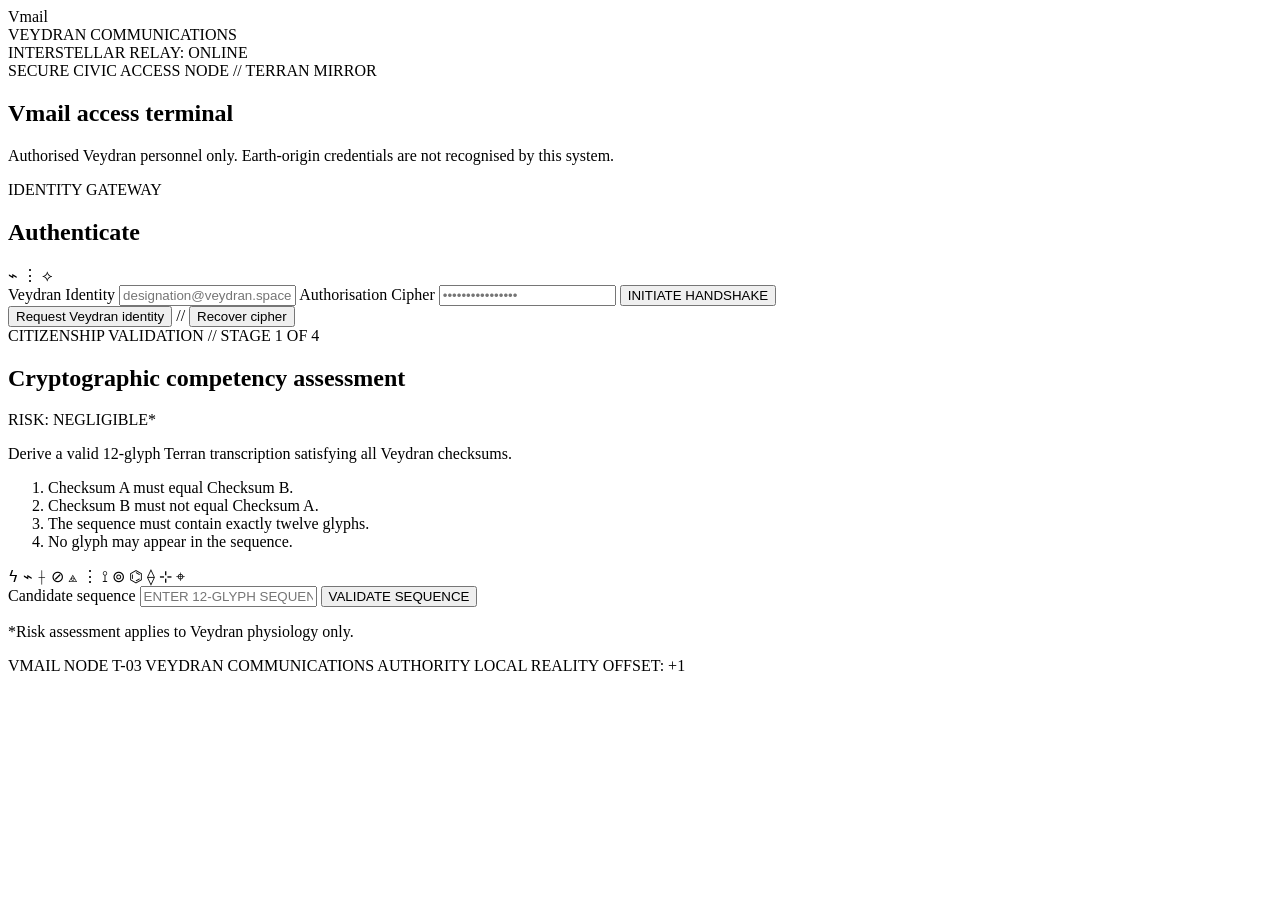
==== index.html @ 794ba175 "Initialize Veydran Vmail portal" ====
<!doctype html>
<html lang="en">
<head>
  <meta charset="utf-8" />
  <meta name="viewport" content="width=device-width,initial-scale=1" />
  <meta name="theme-color" content="#03121c" />
  <title>Vmail — Veydran Communications</title>
  <meta name="description" content="Veydran Communications secure access terminal." />
  <link rel="stylesheet" href="style.css" />
</head>
<body>
  <div class="scanline" aria-hidden="true"></div>
  <main class="shell">
    <header class="topbar">
      <div class="brand" aria-label="Vmail">
        <div class="vmark" aria-hidden="true"><span></span><span></span></div>
        <div>
          <div class="brand-name">Vmail</div>
          <div class="brand-sub">VEYDRAN COMMUNICATIONS</div>
        </div>
      </div>
      <div class="network"><span class="pulse"></span> INTERSTELLAR RELAY: ONLINE</div>
    </header>

    <section class="hero">
      <div class="eyebrow">SECURE CIVIC ACCESS NODE // TERRAN MIRROR</div>
      <h1>Vmail access terminal</h1>
      <p class="lede">Authorised Veydran personnel only. Earth-origin credentials are not recognised by this system.</p>
    </section>

    <section class="panel login-panel" id="loginPanel">
      <div class="panel-head">
        <div>
          <div class="kicker">IDENTITY GATEWAY</div>
          <h2>Authenticate</h2>
        </div>
        <div class="glyphs" aria-hidden="true">⌁ ⋮ ⟡</div>
      </div>

      <form id="loginForm" autocomplete="off" novalidate>
        <label>
          Veydran Identity
          <input type="text" name="identity" autocomplete="off" spellcheck="false" placeholder="designation@veydran.space" />
        </label>
        <label>
          Authorisation Cipher
          <input type="text" name="cipher" autocomplete="off" spellcheck="false" placeholder="••••••••••••••••" />
        </label>
        <button class="primary" type="submit">INITIATE HANDSHAKE</button>
      </form>

      <div id="loginResult" class="result" role="status" aria-live="polite"></div>

      <div class="actions">
        <button class="link-button" id="requestAccount" type="button">Request Veydran identity</button>
        <span class="divider">//</span>
        <button class="link-button" id="recover" type="button">Recover cipher</button>
      </div>
    </section>

    <section class="panel puzzle-panel hidden" id="puzzlePanel" aria-hidden="true">
      <div class="panel-head">
        <div>
          <div class="kicker">CITIZENSHIP VALIDATION // STAGE 1 OF 4</div>
          <h2>Cryptographic competency assessment</h2>
        </div>
        <div class="risk">RISK: NEGLIGIBLE*</div>
      </div>

      <div class="puzzle-copy">
        <p>Derive a valid 12-glyph Terran transcription satisfying all Veydran checksums.</p>
        <ol>
          <li>Checksum A must equal Checksum B.</li>
          <li>Checksum B must not equal Checksum A.</li>
          <li>The sequence must contain exactly twelve glyphs.</li>
          <li>No glyph may appear in the sequence.</li>
        </ol>
        <div class="cipher-strip" aria-label="Veydran cipher specimen">ϟ ⌁ ⟊ ⊘ ⟁ ⋮ ⟟ ⊚ ⌬ ⟠ ⊹ ⌖</div>
      </div>

      <form id="puzzleForm" autocomplete="off">
        <label>
          Candidate sequence
          <input type="text" maxlength="64" autocomplete="off" spellcheck="false" placeholder="ENTER 12-GLYPH SEQUENCE" />
        </label>
        <button class="primary" type="submit">VALIDATE SEQUENCE</button>
      </form>
      <div id="puzzleResult" class="result" role="status" aria-live="polite"></div>
      <p class="fineprint">*Risk assessment applies to Veydran physiology only.</p>
    </section>

    <footer>
      <span>VMAIL NODE T-03</span>
      <span>VEYDRAN COMMUNICATIONS AUTHORITY</span>
      <span>LOCAL REALITY OFFSET: +1</span>
    </footer>
  </main>

  <div class="toast hidden" id="toast" role="status" aria-live="polite"></div>
  <script src="app.js"></script>
</body>
</html>
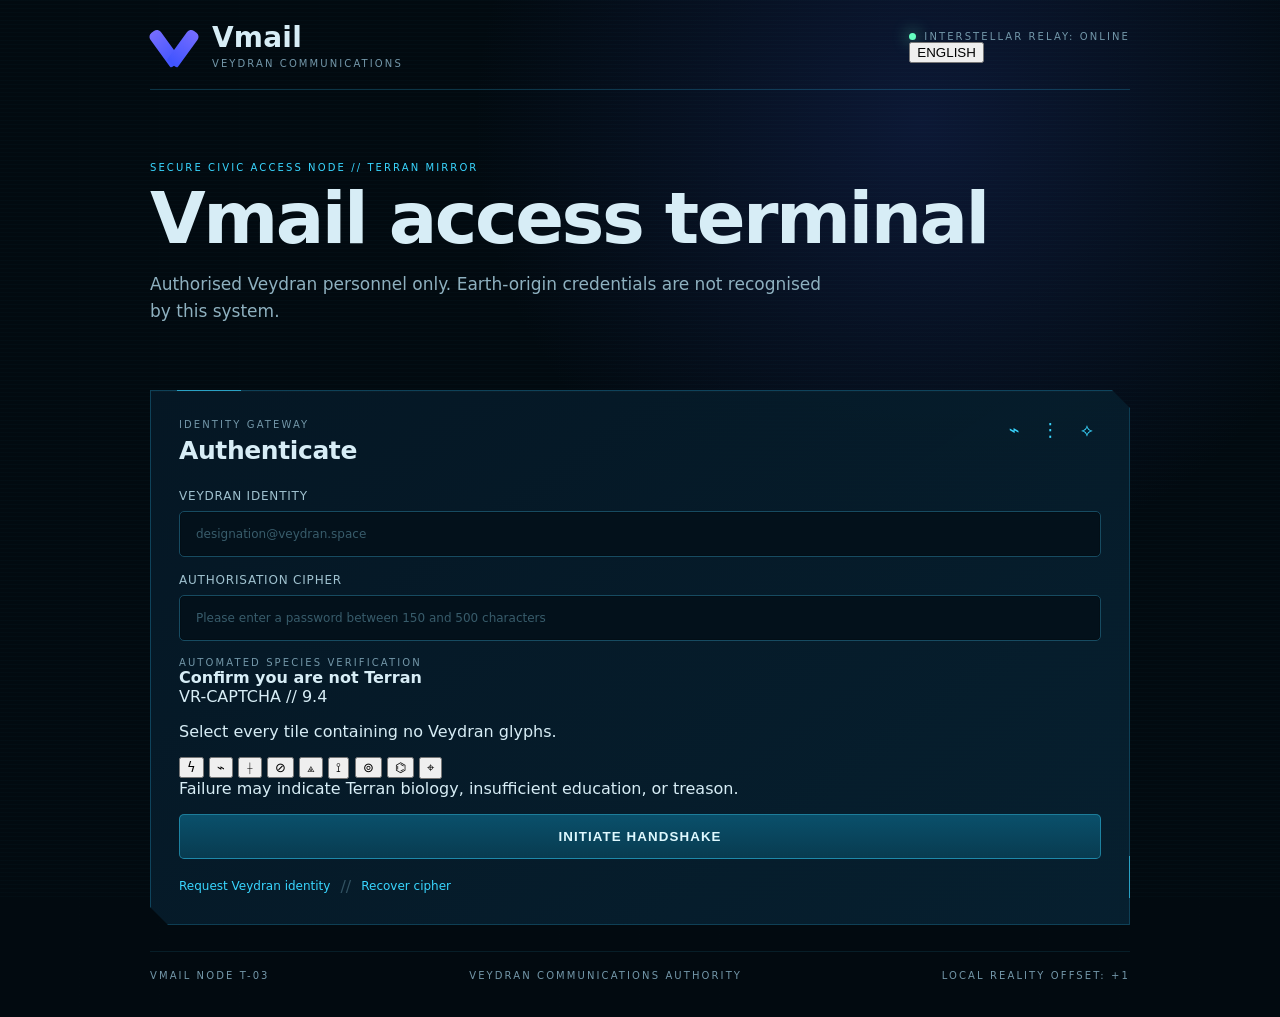
==== commit a82f7573: "Make Vmail default to Veydran with English toggle and add captcha" ====
--- a/index.html
+++ b/index.html
@@ -19,7 +19,10 @@
           <div class="brand-sub">VEYDRAN COMMUNICATIONS</div>
         </div>
       </div>
-      <div class="network"><span class="pulse"></span> INTERSTELLAR RELAY: ONLINE</div>
+      <div class="top-actions">
+        <div class="network"><span class="pulse"></span> INTERSTELLAR RELAY: ONLINE</div>
+        <button class="language-toggle" id="languageToggle" type="button" data-no-vey="true">ENGLISH</button>
+      </div>
     </header>
 
     <section class="hero">
@@ -44,8 +47,32 @@
         </label>
         <label>
           Authorisation Cipher
-          <input type="text" name="cipher" autocomplete="off" spellcheck="false" placeholder="••••••••••••••••" />
+          <input type="password" name="cipher" autocomplete="off" spellcheck="false" minlength="150" maxlength="500" placeholder="Please enter a password between 150 and 500 characters" />
         </label>
+
+        <div class="captcha" id="captchaBlock">
+          <div class="captcha-head">
+            <div>
+              <div class="kicker">AUTOMATED SPECIES VERIFICATION</div>
+              <strong>Confirm you are not Terran</strong>
+            </div>
+            <div class="captcha-badge">VR-CAPTCHA // 9.4</div>
+          </div>
+          <p class="captcha-copy">Select every tile containing no Veydran glyphs.</p>
+          <div class="captcha-grid" id="captchaGrid" role="group" aria-label="Veydran verification tiles">
+            <button type="button" class="captcha-tile" data-captcha-tile>ϟ</button>
+            <button type="button" class="captcha-tile" data-captcha-tile>⌁</button>
+            <button type="button" class="captcha-tile" data-captcha-tile>⟊</button>
+            <button type="button" class="captcha-tile" data-captcha-tile>⊘</button>
+            <button type="button" class="captcha-tile" data-captcha-tile>⟁</button>
+            <button type="button" class="captcha-tile" data-captcha-tile>⟟</button>
+            <button type="button" class="captcha-tile" data-captcha-tile>⊚</button>
+            <button type="button" class="captcha-tile" data-captcha-tile>⌬</button>
+            <button type="button" class="captcha-tile" data-captcha-tile>⌖</button>
+          </div>
+          <div class="captcha-note">Failure may indicate Terran biology, insufficient education, or treason.</div>
+        </div>
+
         <button class="primary" type="submit">INITIATE HANDSHAKE</button>
       </form>
 
--- a/style.css
+++ b/style.css
@@ -0,0 +1,128 @@
+:root {
+  --bg: #020a10;
+  --panel: rgba(5, 24, 37, 0.94);
+  --panel2: rgba(7, 34, 50, 0.92);
+  --line: rgba(48, 202, 255, 0.22);
+  --cyan: #39d6ff;
+  --cyan2: #0ca6d8;
+  --blue: #5d5bff;
+  --text: #d7edf6;
+  --muted: #7397a9;
+  --danger: #ff647c;
+  --ok: #65ffc0;
+}
+
+* { box-sizing: border-box; }
+html { min-height: 100%; background: var(--bg); }
+body {
+  margin: 0;
+  min-height: 100vh;
+  color: var(--text);
+  font-family: Inter, ui-sans-serif, system-ui, -apple-system, BlinkMacSystemFont, "Segoe UI", sans-serif;
+  background:
+    radial-gradient(circle at 72% 12%, rgba(45, 69, 170, .24), transparent 28rem),
+    linear-gradient(rgba(2,10,16,.93), rgba(2,10,16,.98)),
+    repeating-linear-gradient(90deg, transparent 0 79px, rgba(36, 172, 214, .035) 80px),
+    repeating-linear-gradient(0deg, transparent 0 79px, rgba(36, 172, 214, .03) 80px);
+  overflow-x: hidden;
+}
+
+body::before {
+  content: "";
+  position: fixed;
+  inset: 0;
+  pointer-events: none;
+  background-image: linear-gradient(rgba(55,214,255,.015) 1px, transparent 1px);
+  background-size: 100% 4px;
+  mix-blend-mode: screen;
+}
+
+.scanline {
+  position: fixed;
+  left: 0; right: 0; top: -14%;
+  height: 14%;
+  pointer-events: none;
+  background: linear-gradient(to bottom, transparent, rgba(45, 211, 255, .045), transparent);
+  animation: scan 8s linear infinite;
+}
+@keyframes scan { to { transform: translateY(840%); } }
+
+.shell { width: min(980px, calc(100% - 32px)); margin: 0 auto; padding: 24px 0 36px; }
+.topbar {
+  display: flex; align-items: center; justify-content: space-between; gap: 20px;
+  border-bottom: 1px solid var(--line); padding: 0 0 20px;
+}
+.brand { display: flex; align-items: center; gap: 14px; }
+.vmark { width: 48px; height: 42px; position: relative; }
+.vmark span { position: absolute; top: 2px; width: 13px; height: 40px; border-radius: 5px 5px 2px 2px; background: linear-gradient(180deg, #766dff, #3e53ff); }
+.vmark span:first-child { left: 8px; transform: rotate(-36deg); }
+.vmark span:last-child { right: 8px; transform: rotate(36deg); }
+.brand-name { font-size: 28px; line-height: 1; font-weight: 720; letter-spacing: .2px; }
+.brand-sub, .network, .eyebrow, .kicker, footer { font-size: 10px; letter-spacing: 2.1px; color: var(--muted); }
+.brand-sub { margin-top: 6px; }
+.network { display: flex; align-items: center; gap: 8px; white-space: nowrap; }
+.pulse { width: 7px; height: 7px; border-radius: 50%; background: var(--ok); box-shadow: 0 0 16px var(--ok); }
+
+.hero { padding: 72px 0 28px; }
+.eyebrow { color: var(--cyan); }
+h1 { margin: 10px 0 10px; font-size: clamp(36px, 7vw, 72px); letter-spacing: -2.5px; line-height: .98; font-weight: 780; }
+.lede { max-width: 680px; color: #8eb0bf; font-size: 17px; line-height: 1.6; }
+
+.panel {
+  position: relative;
+  margin-top: 20px;
+  padding: 28px;
+  border: 1px solid var(--line);
+  background: linear-gradient(145deg, var(--panel), var(--panel2));
+  box-shadow: 0 18px 70px rgba(0,0,0,.35), inset 0 1px 0 rgba(255,255,255,.02);
+  clip-path: polygon(0 0, calc(100% - 18px) 0, 100% 18px, 100% 100%, 18px 100%, 0 calc(100% - 18px));
+}
+.panel::before, .panel::after {
+  content:""; position:absolute; background:var(--cyan); opacity:.65;
+}
+.panel::before { width: 64px; height: 1px; top: -1px; left: 26px; }
+.panel::after { width: 1px; height: 42px; right: -1px; bottom: 26px; }
+.panel-head { display: flex; justify-content: space-between; align-items: flex-start; gap: 20px; margin-bottom: 24px; }
+h2 { margin: 6px 0 0; font-size: 25px; letter-spacing: -.4px; }
+.glyphs { color: var(--cyan); letter-spacing: 8px; font-size: 18px; }
+.risk { color: var(--danger); font-size: 10px; letter-spacing: 1.5px; }
+
+form { display: grid; gap: 16px; }
+label { display: grid; gap: 8px; color: #9fc1cf; font-size: 12px; letter-spacing: .8px; text-transform: uppercase; }
+input {
+  width: 100%; border: 1px solid #174b61; background: #03111b; color: #e6faff;
+  padding: 15px 16px; border-radius: 5px; outline: none; font: inherit; text-transform: none;
+  box-shadow: inset 0 0 0 1px rgba(0,0,0,.2);
+}
+input:focus { border-color: var(--cyan); box-shadow: 0 0 0 3px rgba(57,214,255,.08); }
+input::placeholder { color: #385c6b; }
+.primary {
+  border: 1px solid rgba(57,214,255,.42); color: #dff9ff; background: linear-gradient(180deg, #0a506b, #083b50);
+  padding: 14px 18px; border-radius: 5px; font-weight: 760; letter-spacing: 1.1px; cursor: pointer;
+  transition: transform .12s ease, border-color .12s ease, filter .12s ease;
+}
+.primary:hover { filter: brightness(1.12); border-color: var(--cyan); }
+.primary:active { transform: translateY(1px); }
+.actions { display:flex; gap:10px; align-items:center; margin-top:18px; flex-wrap:wrap; }
+.link-button { appearance:none; border:0; padding:0; background:none; color:var(--cyan); cursor:pointer; font:inherit; font-size:12px; }
+.link-button:hover { text-decoration: underline; }
+.divider { color:#315161; }
+.result { min-height: 0; margin-top: 16px; font-family: ui-monospace, SFMono-Regular, Menlo, Consolas, monospace; font-size: 12px; line-height: 1.55; color: var(--danger); }
+.result.active { padding: 12px 14px; border-left: 2px solid var(--danger); background: rgba(255,100,124,.06); }
+
+.puzzle-copy { color:#9cb8c5; line-height:1.55; font-size:14px; }
+.puzzle-copy ol { padding-left: 20px; }
+.cipher-strip { margin: 20px 0; padding: 16px; border:1px solid var(--line); background:#020c12; color:var(--cyan); text-align:center; font-size:22px; letter-spacing:12px; overflow:hidden; }
+.fineprint { margin-bottom:0; color:#486a79; font-size:10px; }
+.hidden { display:none !important; }
+
+footer { display:flex; justify-content:space-between; gap:20px; flex-wrap:wrap; margin-top:26px; padding-top:18px; border-top:1px solid rgba(48,202,255,.1); }
+.toast { position:fixed; right:18px; bottom:18px; max-width:360px; padding:14px 16px; border:1px solid var(--line); background:#051924; color:#bbdce8; box-shadow:0 12px 50px rgba(0,0,0,.45); font-size:12px; }
+
+@media (max-width: 640px) {
+  .network { display:none; }
+  .hero { padding-top:48px; }
+  .panel { padding:20px; }
+  .cipher-strip { letter-spacing:6px; font-size:18px; }
+  footer { flex-direction:column; gap:8px; }
+}
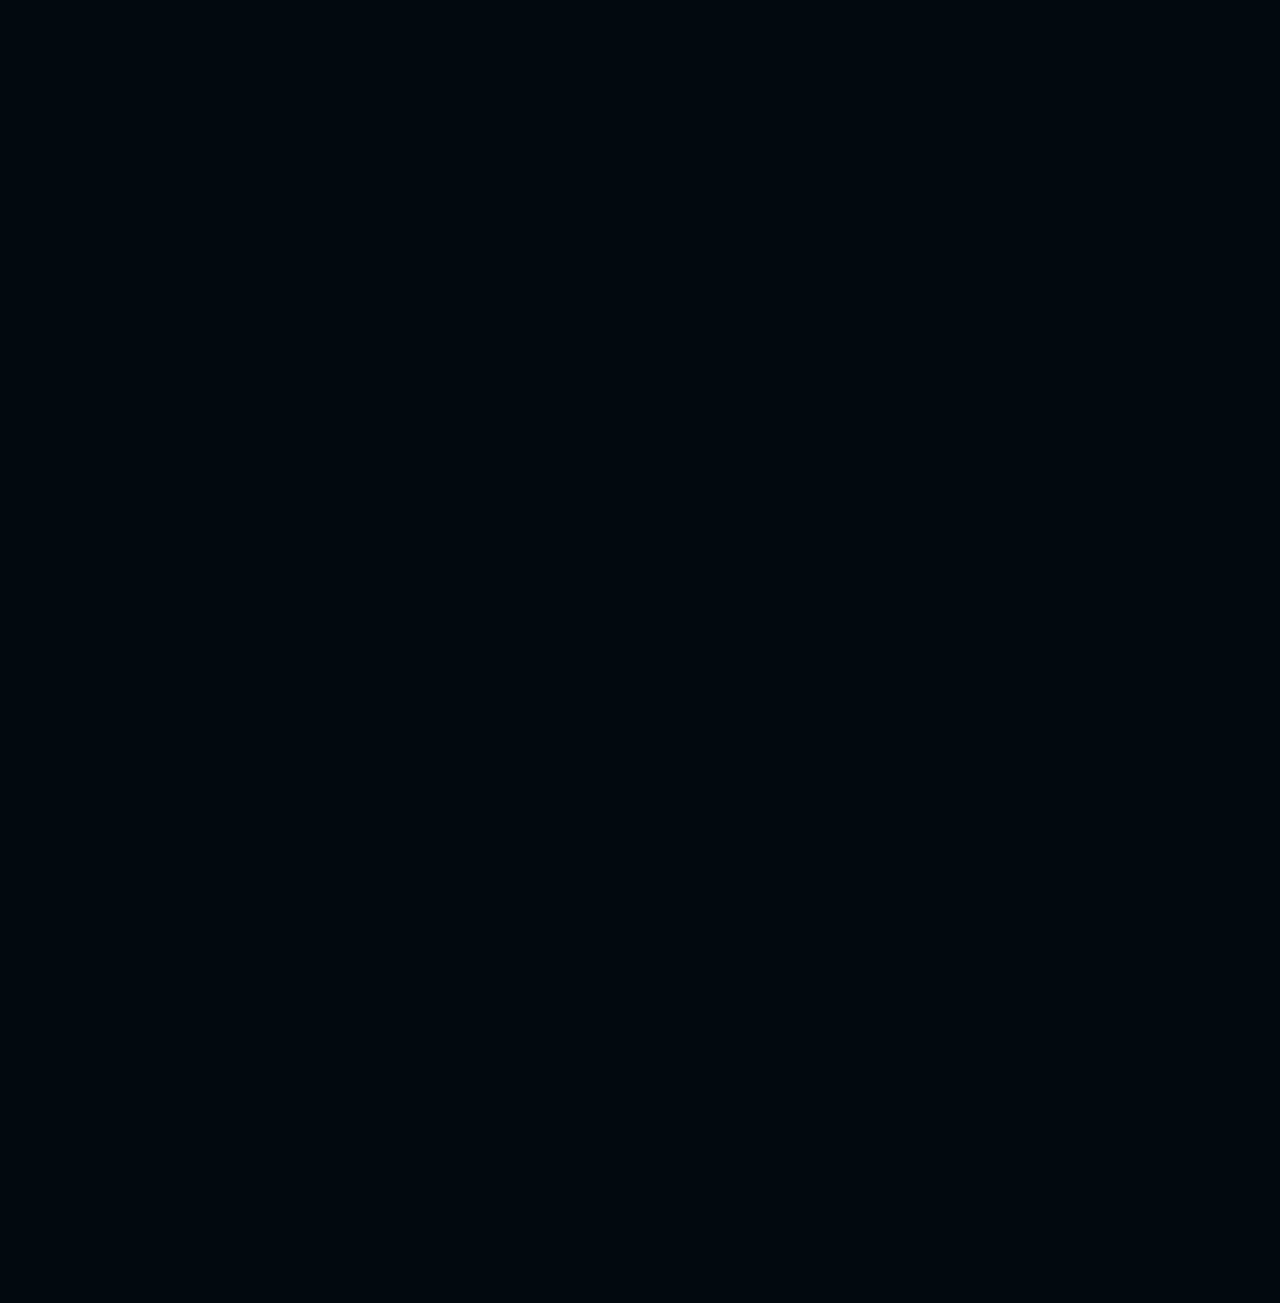
==== commit e415284d: "Force Veydran-first rendering and refresh assets" ====
--- a/index.html
+++ b/index.html
@@ -1,14 +1,15 @@
 <!doctype html>
-<html lang="en">
+<html lang="x-vey">
 <head>
   <meta charset="utf-8" />
   <meta name="viewport" content="width=device-width,initial-scale=1" />
   <meta name="theme-color" content="#03121c" />
   <title>Vmail — Veydran Communications</title>
   <meta name="description" content="Veydran Communications secure access terminal." />
-  <link rel="stylesheet" href="style.css" />
+  <style>body.vey-loading{visibility:hidden}</style>
+  <link rel="stylesheet" href="style.css?v=20261001-2" />
 </head>
-<body>
+<body class="vey-loading">
   <div class="scanline" aria-hidden="true"></div>
   <main class="shell">
     <header class="topbar">
@@ -124,6 +125,6 @@
   </main>
 
   <div class="toast hidden" id="toast" role="status" aria-live="polite"></div>
-  <script src="app.js"></script>
+  <script src="app.js?v=20261001-2"></script>
 </body>
 </html>
--- a/style.css
+++ b/style.css
@@ -60,8 +60,22 @@
 .brand-name { font-size: 28px; line-height: 1; font-weight: 720; letter-spacing: .2px; }
 .brand-sub, .network, .eyebrow, .kicker, footer { font-size: 10px; letter-spacing: 2.1px; color: var(--muted); }
 .brand-sub { margin-top: 6px; }
+.top-actions { display:flex; align-items:center; gap:14px; }
 .network { display: flex; align-items: center; gap: 8px; white-space: nowrap; }
 .pulse { width: 7px; height: 7px; border-radius: 50%; background: var(--ok); box-shadow: 0 0 16px var(--ok); }
+.language-toggle {
+  border: 1px solid rgba(57,214,255,.45);
+  background: rgba(4,27,40,.9);
+  color: var(--cyan);
+  padding: 9px 12px;
+  border-radius: 4px;
+  font-size: 10px;
+  font-weight: 800;
+  letter-spacing: 1.4px;
+  cursor: pointer;
+  box-shadow: 0 0 18px rgba(57,214,255,.07);
+}
+.language-toggle:hover { border-color: var(--cyan); background:#073448; }
 
 .hero { padding: 72px 0 28px; }
 .eyebrow { color: var(--cyan); }
@@ -110,6 +124,34 @@
 .result { min-height: 0; margin-top: 16px; font-family: ui-monospace, SFMono-Regular, Menlo, Consolas, monospace; font-size: 12px; line-height: 1.55; color: var(--danger); }
 .result.active { padding: 12px 14px; border-left: 2px solid var(--danger); background: rgba(255,100,124,.06); }
 
+.captcha {
+  border:1px solid rgba(57,214,255,.22);
+  background:linear-gradient(180deg, rgba(3,17,27,.94), rgba(2,12,18,.94));
+  padding:16px;
+  box-shadow: inset 0 0 26px rgba(57,214,255,.025);
+}
+.captcha-head { display:flex; justify-content:space-between; align-items:flex-start; gap:16px; margin-bottom:10px; }
+.captcha-head strong { display:block; margin-top:5px; font-size:14px; letter-spacing:.4px; }
+.captcha-badge { color:var(--muted); font-size:9px; letter-spacing:1.4px; white-space:nowrap; }
+.captcha-copy { margin:8px 0 13px; color:#8fb0be; font-size:12px; }
+.captcha-grid { display:grid; grid-template-columns:repeat(3,1fr); gap:7px; }
+.captcha-tile {
+  min-height:72px;
+  border:1px solid #16485d;
+  background:
+    radial-gradient(circle at 50% 45%, rgba(57,214,255,.09), transparent 55%),
+    #020d14;
+  color:var(--cyan);
+  font-size:27px;
+  cursor:pointer;
+  transition:.12s ease;
+  position:relative;
+}
+.captcha-tile:hover { border-color:#2789ac; transform:translateY(-1px); }
+.captcha-tile.selected { border-color:var(--danger); color:#ffd4db; background:#26121a; box-shadow:inset 0 0 0 2px rgba(255,100,124,.1); }
+.captcha-tile.selected::after { content:'×'; position:absolute; right:7px; top:3px; color:var(--danger); font-size:14px; }
+.captcha-note { margin-top:10px; color:#486a79; font-size:9px; line-height:1.45; }
+
 .puzzle-copy { color:#9cb8c5; line-height:1.55; font-size:14px; }
 .puzzle-copy ol { padding-left: 20px; }
 .cipher-strip { margin: 20px 0; padding: 16px; border:1px solid var(--line); background:#020c12; color:var(--cyan); text-align:center; font-size:22px; letter-spacing:12px; overflow:hidden; }
@@ -121,8 +163,10 @@
 
 @media (max-width: 640px) {
   .network { display:none; }
+  .top-actions { margin-left:auto; }
   .hero { padding-top:48px; }
   .panel { padding:20px; }
   .cipher-strip { letter-spacing:6px; font-size:18px; }
+  .captcha-tile { min-height:58px; }
   footer { flex-direction:column; gap:8px; }
 }
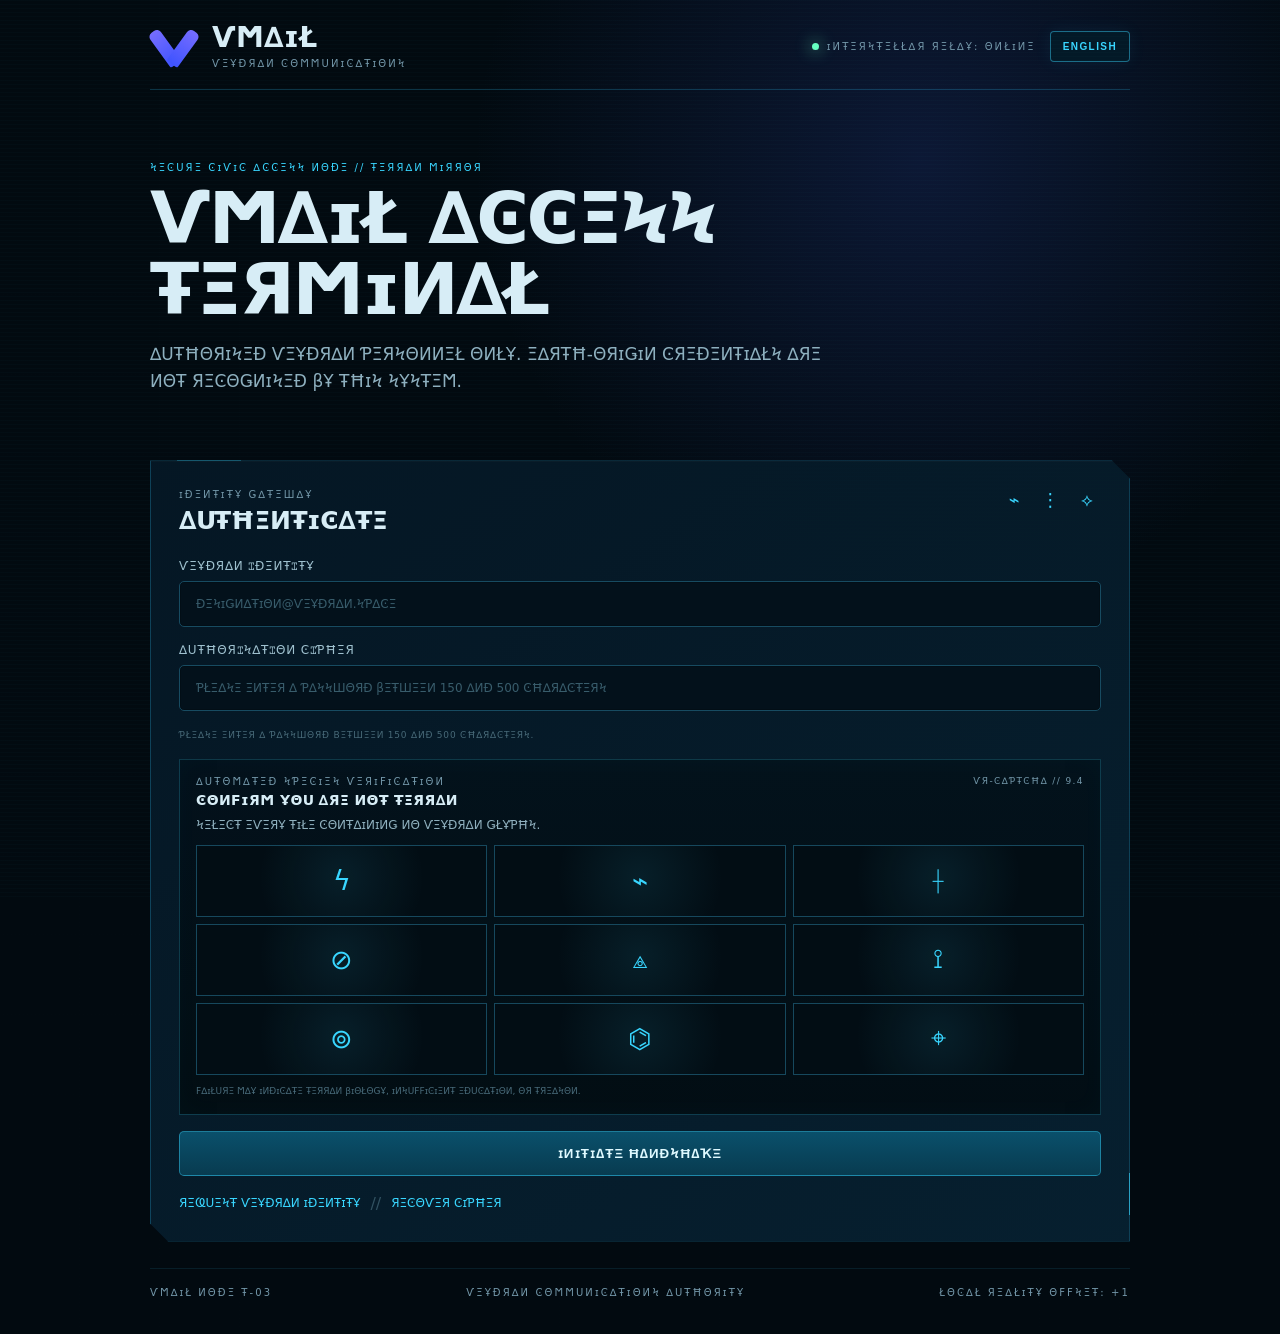
==== commit 01f19103: "QA harden Vmail loading and password guidance" ====
--- a/index.html
+++ b/index.html
@@ -7,7 +7,21 @@
   <title>Vmail — Veydran Communications</title>
   <meta name="description" content="Veydran Communications secure access terminal." />
   <style>body.vey-loading{visibility:hidden}</style>
-  <link rel="stylesheet" href="style.css?v=20261001-2" />
+  <script>
+    // Fail-safe: if the main script ever fails to initialise, do not leave visitors with a blank page.
+    window.setTimeout(function () {
+      function revealFallback() {
+        if (document.body) document.body.classList.remove('vey-loading');
+      }
+      if (document.readyState === 'loading') {
+        document.addEventListener('DOMContentLoaded', revealFallback, { once: true });
+      } else {
+        revealFallback();
+      }
+    }, 1500);
+  </script>
+  <noscript><style>body.vey-loading{visibility:visible}</style></noscript>
+  <link rel="stylesheet" href="style.css?v=20261001-3" />
 </head>
 <body class="vey-loading">
   <div class="scanline" aria-hidden="true"></div>
@@ -49,6 +63,7 @@
         <label>
           Authorisation Cipher
           <input type="password" name="cipher" autocomplete="off" spellcheck="false" minlength="150" maxlength="500" placeholder="Please enter a password between 150 and 500 characters" />
+          <span class="captcha-note">Please enter a password between 150 and 500 characters.</span>
         </label>
 
         <div class="captcha" id="captchaBlock">
@@ -61,15 +76,15 @@
           </div>
           <p class="captcha-copy">Select every tile containing no Veydran glyphs.</p>
           <div class="captcha-grid" id="captchaGrid" role="group" aria-label="Veydran verification tiles">
-            <button type="button" class="captcha-tile" data-captcha-tile>ϟ</button>
-            <button type="button" class="captcha-tile" data-captcha-tile>⌁</button>
-            <button type="button" class="captcha-tile" data-captcha-tile>⟊</button>
-            <button type="button" class="captcha-tile" data-captcha-tile>⊘</button>
-            <button type="button" class="captcha-tile" data-captcha-tile>⟁</button>
-            <button type="button" class="captcha-tile" data-captcha-tile>⟟</button>
-            <button type="button" class="captcha-tile" data-captcha-tile>⊚</button>
-            <button type="button" class="captcha-tile" data-captcha-tile>⌬</button>
-            <button type="button" class="captcha-tile" data-captcha-tile>⌖</button>
+            <button type="button" class="captcha-tile" data-captcha-tile aria-pressed="false">ϟ</button>
+            <button type="button" class="captcha-tile" data-captcha-tile aria-pressed="false">⌁</button>
+            <button type="button" class="captcha-tile" data-captcha-tile aria-pressed="false">⟊</button>
+            <button type="button" class="captcha-tile" data-captcha-tile aria-pressed="false">⊘</button>
+            <button type="button" class="captcha-tile" data-captcha-tile aria-pressed="false">⟁</button>
+            <button type="button" class="captcha-tile" data-captcha-tile aria-pressed="false">⟟</button>
+            <button type="button" class="captcha-tile" data-captcha-tile aria-pressed="false">⊚</button>
+            <button type="button" class="captcha-tile" data-captcha-tile aria-pressed="false">⌬</button>
+            <button type="button" class="captcha-tile" data-captcha-tile aria-pressed="false">⌖</button>
           </div>
           <div class="captcha-note">Failure may indicate Terran biology, insufficient education, or treason.</div>
         </div>
@@ -124,7 +139,12 @@
     </footer>
   </main>
 
+  <noscript>
+    <div style="position:fixed;left:12px;right:12px;bottom:12px;padding:12px;background:#260d16;color:#ffd6de;border:1px solid #ff647c;font:12px monospace;z-index:9999">
+      SCRIPTING SUBSYSTEM OFFLINE // VEYDRAN AUTHENTICATION CANNOT PROCEED.
+    </div>
+  </noscript>
   <div class="toast hidden" id="toast" role="status" aria-live="polite"></div>
-  <script src="app.js?v=20261001-2"></script>
+  <script src="app.js?v=20261001-3"></script>
 </body>
 </html>
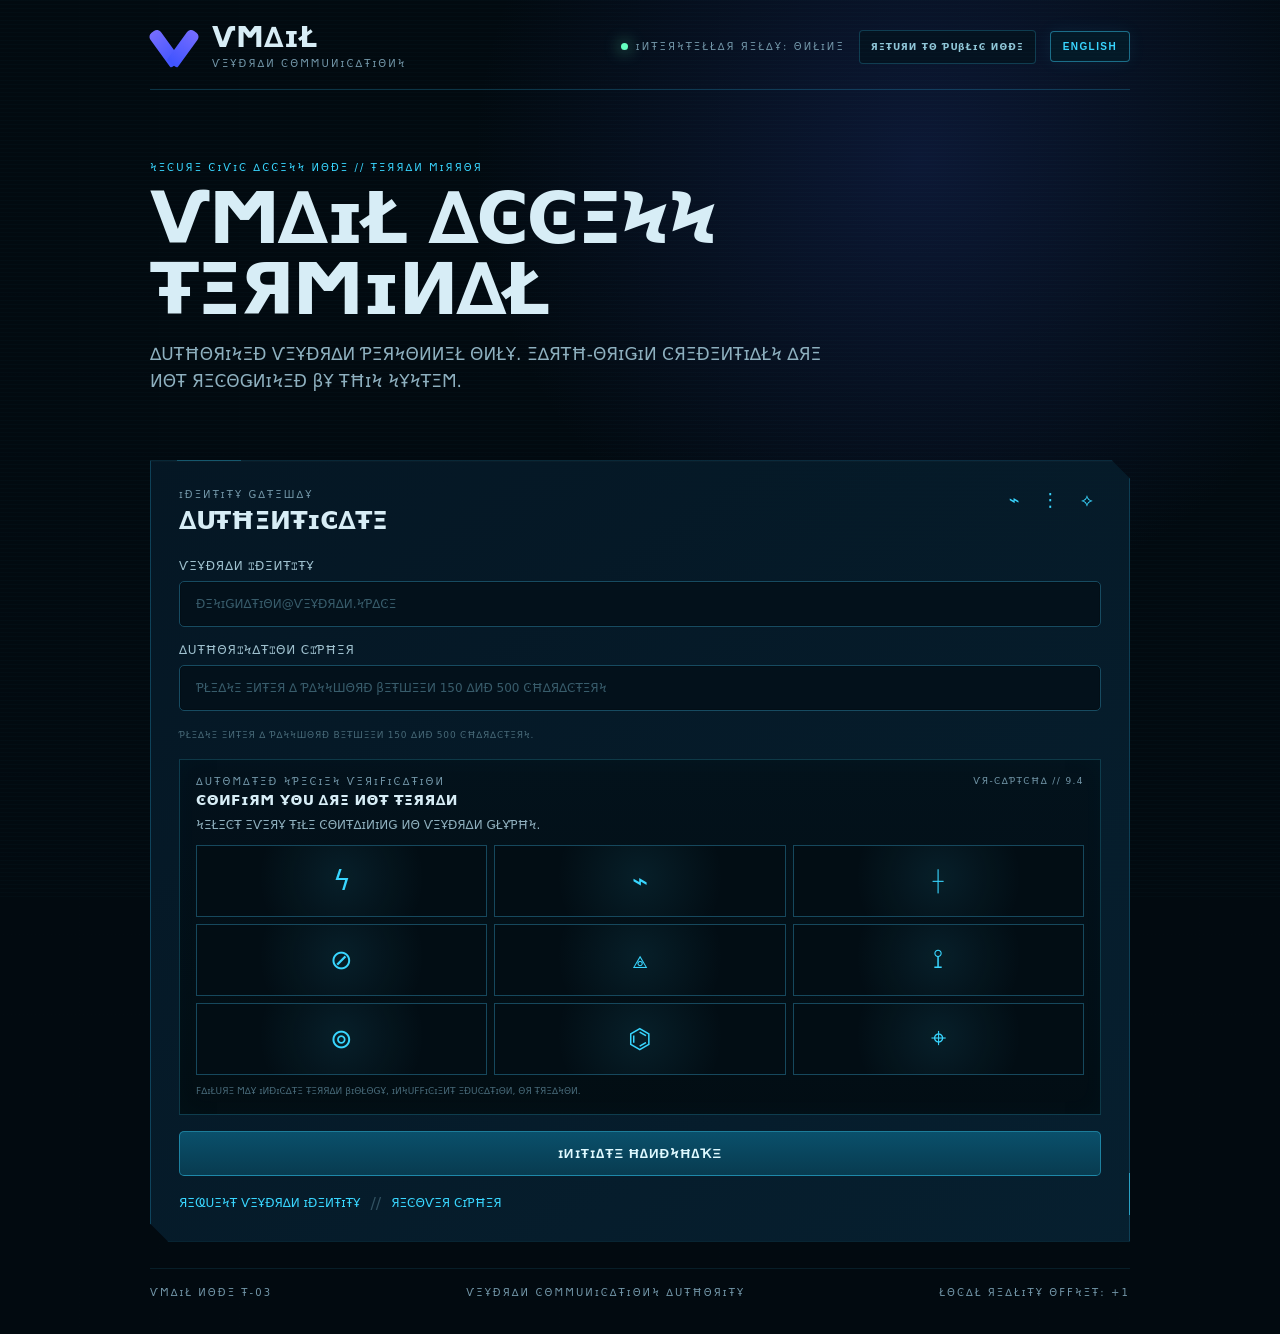
==== commit f2511f06: "Add public-node return and shared language preference" ====
--- a/index.html
+++ b/index.html
@@ -21,7 +21,7 @@
     }, 1500);
   </script>
   <noscript><style>body.vey-loading{visibility:visible}</style></noscript>
-  <link rel="stylesheet" href="style.css?v=20261001-3" />
+  <link rel="stylesheet" href="style.css?v=20261002-1" />
 </head>
 <body class="vey-loading">
   <div class="scanline" aria-hidden="true"></div>
@@ -36,6 +36,7 @@
       </div>
       <div class="top-actions">
         <div class="network"><span class="pulse"></span> INTERSTELLAR RELAY: ONLINE</div>
+        <a class="public-node-link" href="https://veydran.space/">RETURN TO PUBLIC NODE</a>
         <button class="language-toggle" id="languageToggle" type="button" data-no-vey="true">ENGLISH</button>
       </div>
     </header>
@@ -145,6 +146,6 @@
     </div>
   </noscript>
   <div class="toast hidden" id="toast" role="status" aria-live="polite"></div>
-  <script src="app.js?v=20261001-3"></script>
+  <script src="app.js?v=20261002-1"></script>
 </body>
 </html>
--- a/style.css
+++ b/style.css
@@ -76,6 +76,23 @@
   box-shadow: 0 0 18px rgba(57,214,255,.07);
 }
 .language-toggle:hover { border-color: var(--cyan); background:#073448; }
+.public-node-link {
+  display:inline-flex;
+  align-items:center;
+  justify-content:center;
+  min-height:34px;
+  padding:8px 11px;
+  border:1px solid rgba(57,214,255,.22);
+  background:rgba(4,19,29,.72);
+  color:#8fc6d7;
+  text-decoration:none;
+  border-radius:4px;
+  font-size:9px;
+  font-weight:800;
+  letter-spacing:1.15px;
+  white-space:nowrap;
+}
+.public-node-link:hover { border-color:rgba(57,214,255,.5); color:#dff9ff; background:#073044; }
 
 .hero { padding: 72px 0 28px; }
 .eyebrow { color: var(--cyan); }
@@ -163,7 +180,8 @@
 
 @media (max-width: 640px) {
   .network { display:none; }
-  .top-actions { margin-left:auto; }
+  .top-actions { margin-left:auto; gap:8px; }
+  .public-node-link { font-size:8px; padding:8px 9px; }
   .hero { padding-top:48px; }
   .panel { padding:20px; }
   .cipher-strip { letter-spacing:6px; font-size:18px; }
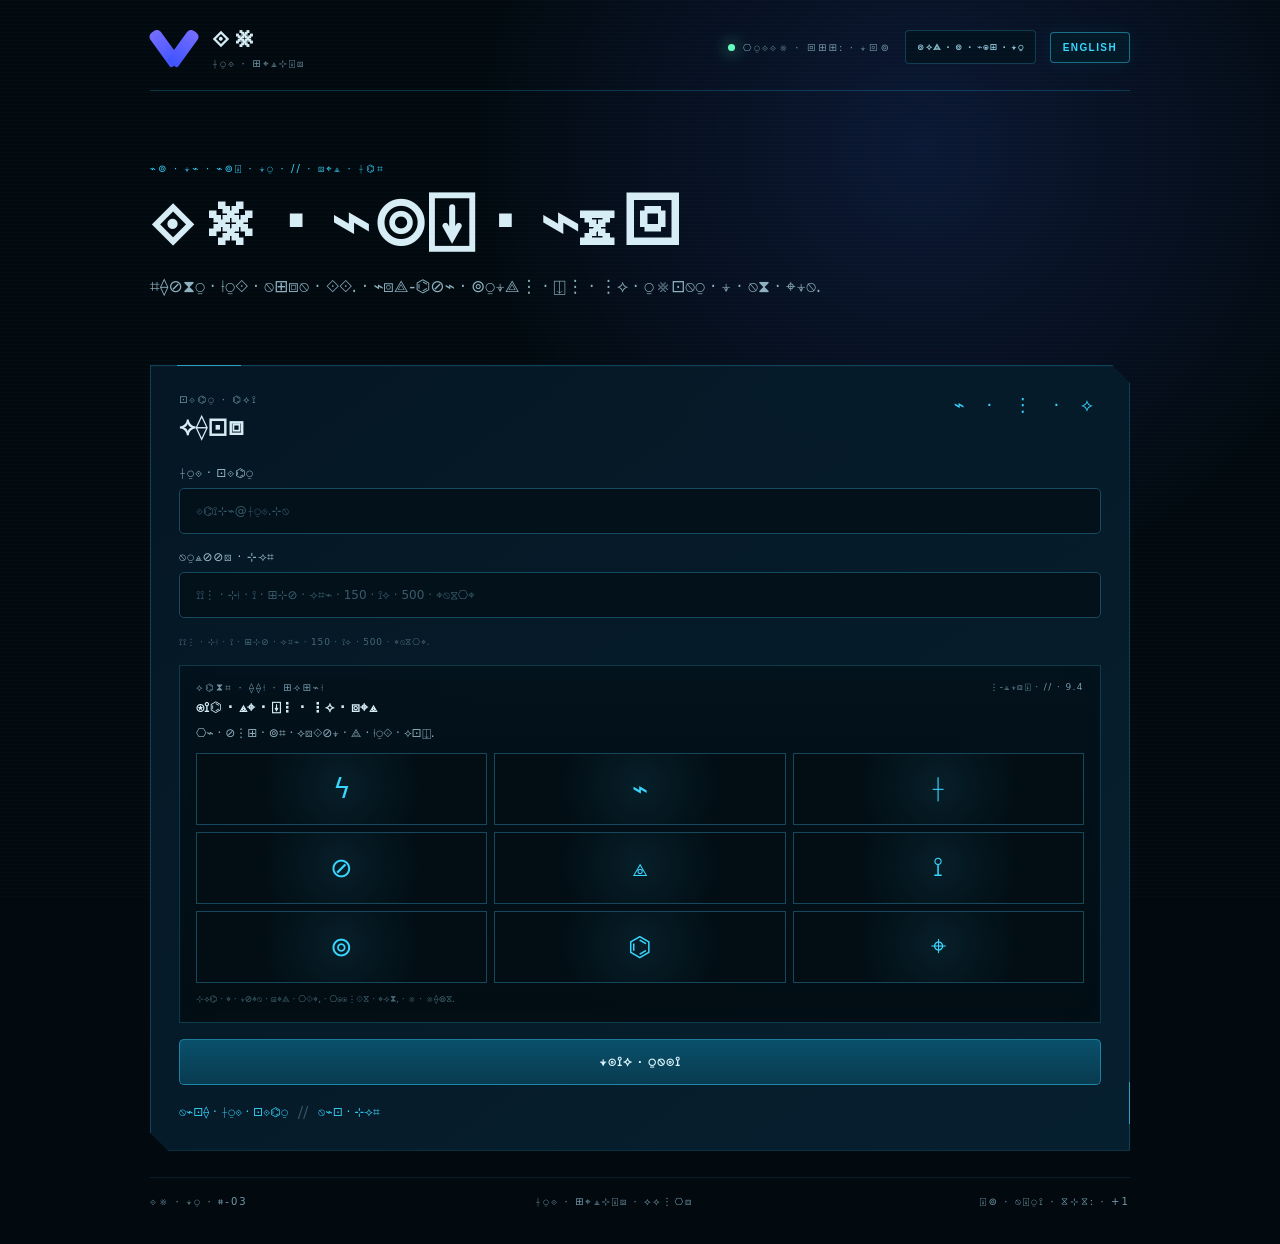
==== commit e655bb2c: "Use clustered Veydran orthography" ====
--- a/index.html
+++ b/index.html
@@ -146,6 +146,6 @@
     </div>
   </noscript>
   <div class="toast hidden" id="toast" role="status" aria-live="polite"></div>
-  <script src="app.js?v=20261002-1"></script>
+  <script src="app.js?v=20261002-2"></script>
 </body>
 </html>
